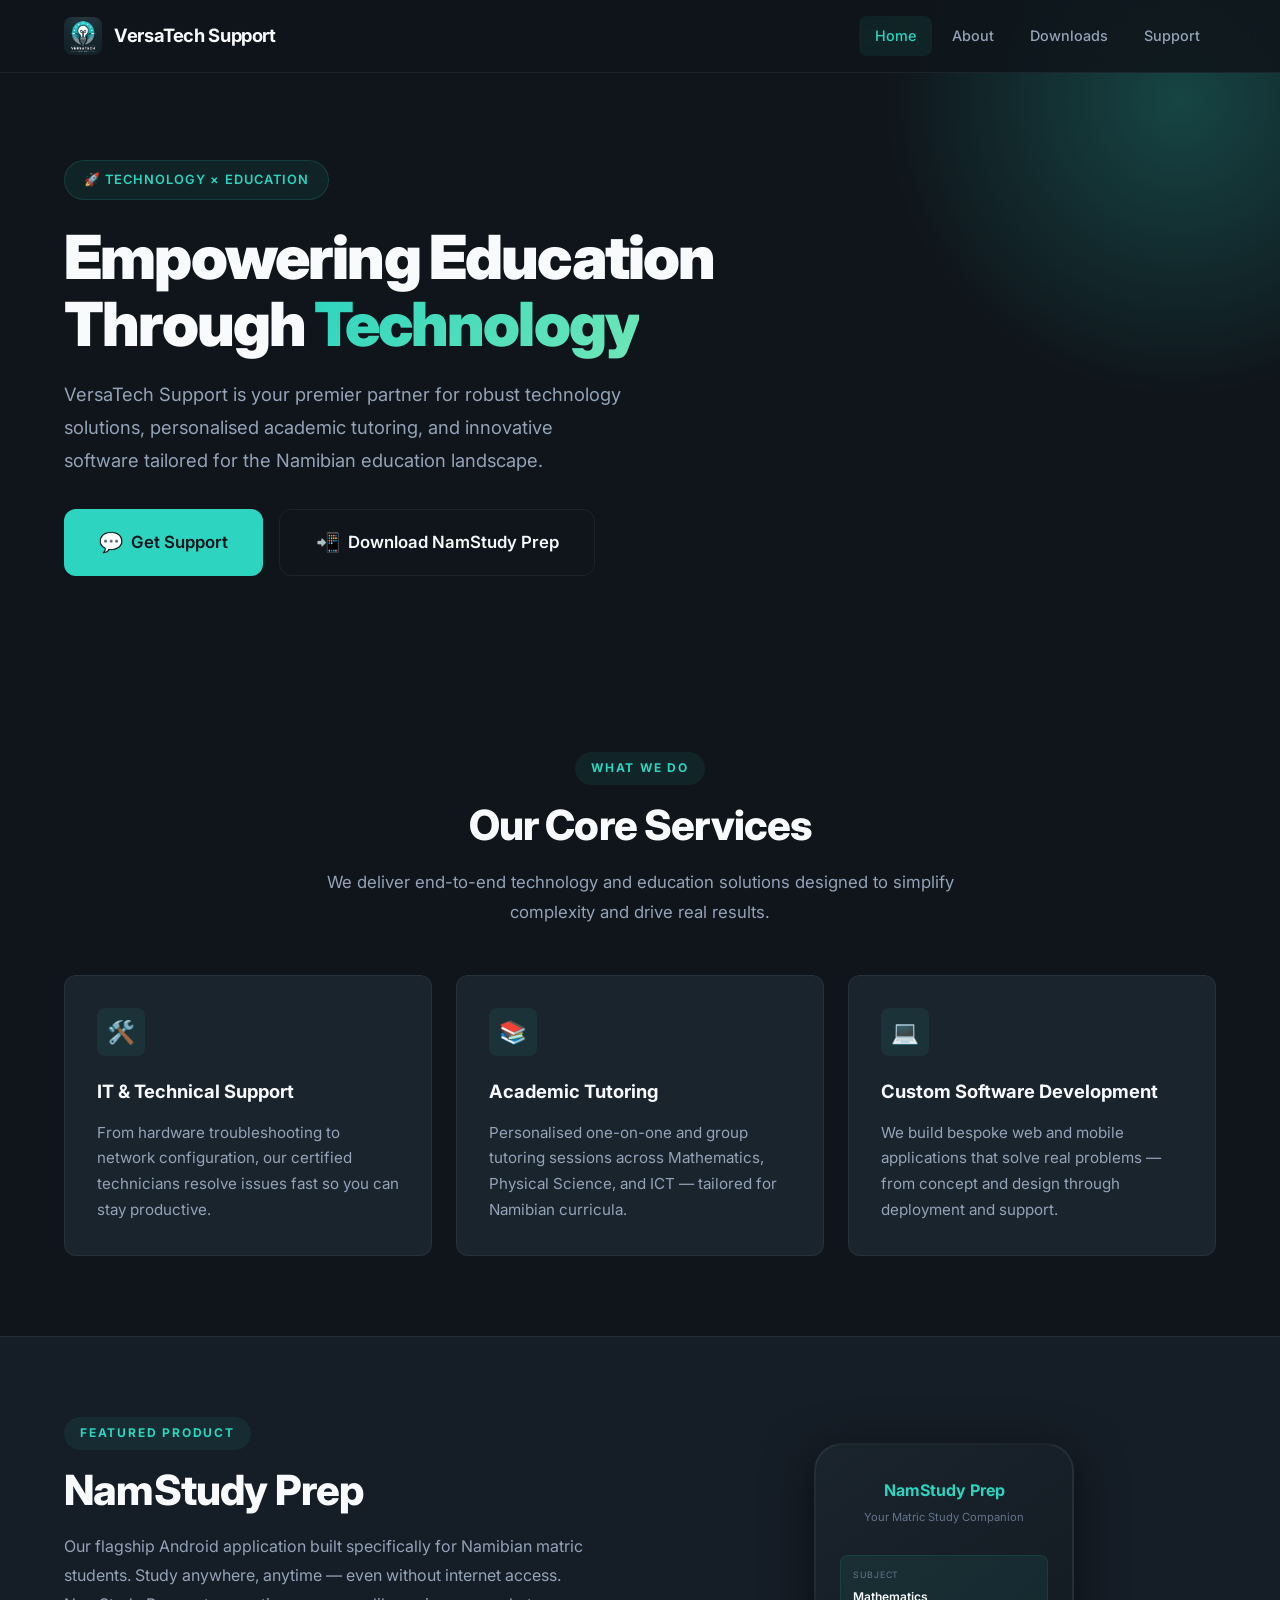
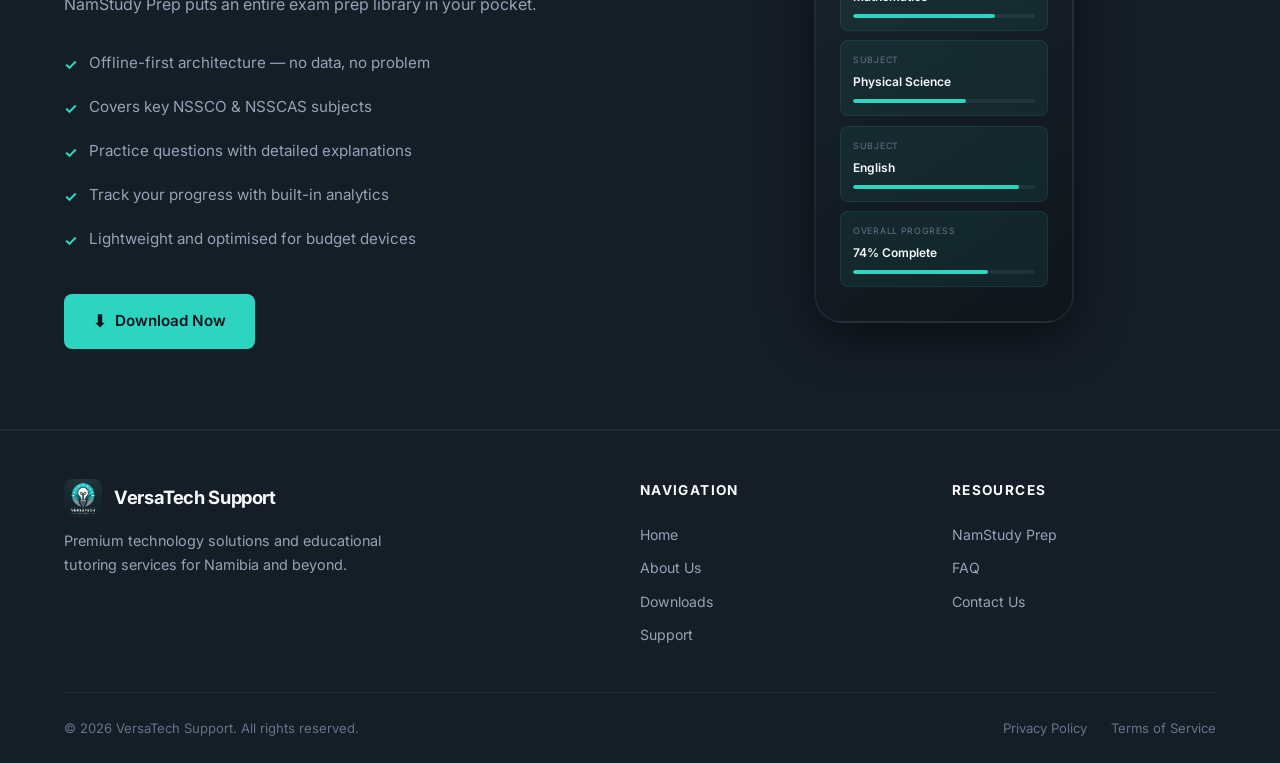
==== index.html @ 76643cb1 "feat: initialize VersaTech Support website with support, about, downloads, and main landing pages" ====
<!DOCTYPE html>
<html lang="en">
<head>
  <meta charset="UTF-8">
  <meta name="viewport" content="width=device-width, initial-scale=1.0">
  <meta name="description" content="VersaTech Support — Premium technology solutions and academic tutoring services. Home of NamStudy Prep, the offline-first study app for Namibian matrics.">
  <meta name="keywords" content="VersaTech Support, tech support, academic tutoring, NamStudy Prep, Namibia, software development">
  <title>VersaTech Support — Empowering Education Through Technology</title>
  <link rel="stylesheet" href="css/styles.css">
  <link rel="icon" type="image/jpeg" href="VersaTech.jpeg">
</head>
<body>

  <!-- ======== Navigation ======== -->
  <nav class="navbar" id="navbar">
    <div class="container">
      <a href="index.html" class="nav-brand">
        <img src="VersaTech.jpeg" alt="VersaTech Support Logo">
        <span>VersaTech Support</span>
      </a>
      <div class="nav-links" id="navLinks">
        <a href="index.html" class="active">Home</a>
        <a href="about.html">About</a>
        <a href="downloads.html">Downloads</a>
        <a href="support.html">Support</a>
      </div>
      <button class="hamburger" id="hamburger" aria-label="Toggle navigation menu">
        <span></span>
        <span></span>
        <span></span>
      </button>
    </div>
    <div class="nav-overlay" id="navOverlay"></div>
  </nav>

  <!-- ======== Hero ======== -->
  <section class="hero" id="hero">
    <div class="container">
      <div class="hero-content">
        <div class="hero-label">🚀 Technology × Education</div>
        <h1>Empowering Education <br>Through <span class="highlight">Technology</span></h1>
        <p>VersaTech Support is your premier partner for robust technology solutions, personalised academic tutoring, and innovative software tailored for the Namibian education landscape.</p>
        <div class="hero-actions">
          <a href="support.html" class="btn btn-primary btn-lg">
            <span class="btn-icon">💬</span> Get Support
          </a>
          <a href="downloads.html" class="btn btn-secondary btn-lg">
            <span class="btn-icon">📲</span> Download NamStudy Prep
          </a>
        </div>
      </div>
    </div>
  </section>

  <!-- ======== Services Overview ======== -->
  <section class="section" id="services">
    <div class="container">
      <div class="text-center" style="margin-bottom: 3rem;">
        <span class="section-label">What We Do</span>
        <h2 class="section-title">Our Core Services</h2>
        <p class="section-subtitle mx-auto">We deliver end-to-end technology and education solutions designed to simplify complexity and drive real results.</p>
      </div>
      <div class="cards-grid">
        <!-- Service 1 -->
        <div class="card reveal">
          <div class="card-icon">🛠️</div>
          <h3>IT &amp; Technical Support</h3>
          <p>From hardware troubleshooting to network configuration, our certified technicians resolve issues fast so you can stay productive.</p>
        </div>
        <!-- Service 2 -->
        <div class="card reveal">
          <div class="card-icon">📚</div>
          <h3>Academic Tutoring</h3>
          <p>Personalised one-on-one and group tutoring sessions across Mathematics, Physical Science, and ICT — tailored for Namibian curricula.</p>
        </div>
        <!-- Service 3 -->
        <div class="card reveal">
          <div class="card-icon">💻</div>
          <h3>Custom Software Development</h3>
          <p>We build bespoke web and mobile applications that solve real problems — from concept and design through deployment and support.</p>
        </div>
      </div>
    </div>
  </section>

  <!-- ======== Featured Product ======== -->
  <section class="section featured" id="featured">
    <div class="container">
      <div class="featured-wrapper">
        <div class="featured-content reveal">
          <span class="section-label">Featured Product</span>
          <h2 class="section-title">NamStudy Prep</h2>
          <p>Our flagship Android application built specifically for Namibian matric students. Study anywhere, anytime — even without internet access. NamStudy Prep puts an entire exam prep library in your pocket.</p>
          <ul class="feature-list">
            <li>Offline-first architecture — no data, no problem</li>
            <li>Covers key NSSCO &amp; NSSCAS subjects</li>
            <li>Practice questions with detailed explanations</li>
            <li>Track your progress with built-in analytics</li>
            <li>Lightweight and optimised for budget devices</li>
          </ul>
          <a href="downloads.html" class="btn btn-primary">
            <span class="btn-icon">⬇️</span> Download Now
          </a>
        </div>
        <div class="featured-visual reveal">
          <div class="app-preview">
            <div class="app-preview-header">
              <div class="app-name">NamStudy Prep</div>
              <div class="app-tagline">Your Matric Study Companion</div>
            </div>
            <div class="app-preview-content">
              <div class="app-preview-card">
                <div class="label">Subject</div>
                <div class="value">Mathematics</div>
                <div class="app-preview-bar"><div class="fill" style="width: 78%"></div></div>
              </div>
              <div class="app-preview-card">
                <div class="label">Subject</div>
                <div class="value">Physical Science</div>
                <div class="app-preview-bar"><div class="fill" style="width: 62%"></div></div>
              </div>
              <div class="app-preview-card">
                <div class="label">Subject</div>
                <div class="value">English</div>
                <div class="app-preview-bar"><div class="fill" style="width: 91%"></div></div>
              </div>
              <div class="app-preview-card">
                <div class="label">Overall Progress</div>
                <div class="value">74% Complete</div>
                <div class="app-preview-bar"><div class="fill" style="width: 74%"></div></div>
              </div>
            </div>
          </div>
        </div>
      </div>
    </div>
  </section>

  <!-- ======== Footer ======== -->
  <footer class="footer">
    <div class="container">
      <div class="footer-grid">
        <div class="footer-brand">
          <a href="index.html" class="nav-brand">
            <img src="VersaTech.jpeg" alt="VersaTech Support Logo">
            <span>VersaTech Support</span>
          </a>
          <p>Premium technology solutions and educational tutoring services for Namibia and beyond.</p>
        </div>
        <div class="footer-col">
          <h4>Navigation</h4>
          <a href="index.html">Home</a>
          <a href="about.html">About Us</a>
          <a href="downloads.html">Downloads</a>
          <a href="support.html">Support</a>
        </div>
        <div class="footer-col">
          <h4>Resources</h4>
          <a href="downloads.html">NamStudy Prep</a>
          <a href="support.html#faq">FAQ</a>
          <a href="support.html#contact">Contact Us</a>
        </div>
      </div>
      <div class="footer-bottom">
        <p>&copy; 2026 VersaTech Support. All rights reserved.</p>
        <div class="footer-legal">
          <a href="#">Privacy Policy</a>
          <a href="#">Terms of Service</a>
        </div>
      </div>
    </div>
  </footer>

  <script src="js/main.js"></script>
</body>
</html>
---- css/styles.css ----
/* ============================================
   VersaTech Support — Global Stylesheet
   ============================================ */

/* ---------- Google Fonts ---------- */
@import url('https://fonts.googleapis.com/css2?family=Inter:wght@300;400;500;600;700;800;900&display=swap');

/* ---------- CSS Custom Properties ---------- */
:root {
  /* Backgrounds */
  --bg-primary: #0F151B;
  --bg-secondary: #151D26;
  --bg-card: #1A242D;
  --bg-card-hover: #1F2C37;
  --bg-nav: rgba(15, 21, 27, 0.85);

  /* Accent */
  --accent: #2DD4BF;
  --accent-hover: #14B8A6;
  --accent-glow: rgba(45, 212, 191, 0.25);
  --accent-subtle: rgba(45, 212, 191, 0.08);

  /* Text */
  --text-primary: #F8FAFC;
  --text-secondary: #94A3B8;
  --text-muted: #64748B;

  /* Borders */
  --border: rgba(148, 163, 184, 0.1);
  --border-hover: rgba(45, 212, 191, 0.3);

  /* Misc */
  --radius-sm: 8px;
  --radius-md: 12px;
  --radius-lg: 20px;
  --radius-xl: 28px;
  --shadow: 0 4px 24px rgba(0, 0, 0, 0.35);
  --shadow-lg: 0 12px 48px rgba(0, 0, 0, 0.5);
  --transition: 0.3s cubic-bezier(0.4, 0, 0.2, 1);
  --max-width: 1200px;
}

/* ---------- Reset & Base ---------- */
*,
*::before,
*::after {
  margin: 0;
  padding: 0;
  box-sizing: border-box;
}

html {
  scroll-behavior: smooth;
  -webkit-font-smoothing: antialiased;
  -moz-osx-font-smoothing: grayscale;
}

body {
  font-family: 'Inter', system-ui, -apple-system, sans-serif;
  background-color: var(--bg-primary);
  color: var(--text-primary);
  line-height: 1.7;
  min-height: 100vh;
  display: flex;
  flex-direction: column;
  overflow-x: hidden;
}

a {
  color: var(--accent);
  text-decoration: none;
  transition: color var(--transition);
}

a:hover {
  color: var(--accent-hover);
}

img {
  max-width: 100%;
  display: block;
}

ul, ol {
  list-style: none;
}

/* ---------- Utility ---------- */
.container {
  width: 100%;
  max-width: var(--max-width);
  margin: 0 auto;
  padding: 0 1.5rem;
}

.section {
  padding: 5rem 0;
}

.section-label {
  display: inline-block;
  font-size: 0.75rem;
  font-weight: 700;
  letter-spacing: 0.15em;
  text-transform: uppercase;
  color: var(--accent);
  background: var(--accent-subtle);
  padding: 0.4rem 1rem;
  border-radius: 100px;
  margin-bottom: 1rem;
}

.section-title {
  font-size: clamp(1.8rem, 4vw, 2.6rem);
  font-weight: 800;
  line-height: 1.2;
  margin-bottom: 1rem;
  letter-spacing: -0.02em;
}

.section-subtitle {
  font-size: 1.05rem;
  color: var(--text-secondary);
  max-width: 640px;
  line-height: 1.8;
}

.text-center {
  text-align: center;
}

.mx-auto {
  margin-left: auto;
  margin-right: auto;
}

/* ---------- Buttons ---------- */
.btn {
  display: inline-flex;
  align-items: center;
  gap: 0.5rem;
  padding: 0.8rem 1.8rem;
  font-family: inherit;
  font-size: 0.95rem;
  font-weight: 600;
  border: none;
  border-radius: var(--radius-sm);
  cursor: pointer;
  transition: all var(--transition);
  text-decoration: none;
  white-space: nowrap;
}

.btn-primary {
  background: var(--accent);
  color: var(--bg-primary);
  box-shadow: 0 0 0 0 var(--accent-glow);
}

.btn-primary:hover {
  background: var(--accent-hover);
  color: var(--bg-primary);
  transform: translateY(-2px);
  box-shadow: 0 8px 30px var(--accent-glow);
}

.btn-secondary {
  background: transparent;
  color: var(--text-primary);
  border: 1.5px solid var(--border);
}

.btn-secondary:hover {
  border-color: var(--accent);
  color: var(--accent);
  transform: translateY(-2px);
}

.btn-lg {
  padding: 1rem 2.2rem;
  font-size: 1.05rem;
  border-radius: var(--radius-md);
}

.btn-icon {
  font-size: 1.15em;
}

/* ---------- Navigation ---------- */
.navbar {
  position: fixed;
  top: 0;
  left: 0;
  right: 0;
  z-index: 1000;
  background: var(--bg-nav);
  backdrop-filter: blur(16px);
  -webkit-backdrop-filter: blur(16px);
  border-bottom: 1px solid var(--border);
  transition: box-shadow var(--transition);
}

.navbar.scrolled {
  box-shadow: 0 4px 30px rgba(0, 0, 0, 0.4);
}

.navbar .container {
  display: flex;
  align-items: center;
  justify-content: space-between;
  height: 72px;
}

.nav-brand {
  display: flex;
  align-items: center;
  gap: 0.75rem;
  text-decoration: none;
}

.nav-brand img {
  width: 38px;
  height: 38px;
  border-radius: var(--radius-sm);
  object-fit: cover;
}

.nav-brand span {
  font-size: 1.15rem;
  font-weight: 700;
  color: var(--text-primary);
  letter-spacing: -0.02em;
}

.nav-links {
  display: flex;
  align-items: center;
  gap: 0.25rem;
}

.nav-links a {
  color: var(--text-secondary);
  font-size: 0.9rem;
  font-weight: 500;
  padding: 0.5rem 1rem;
  border-radius: var(--radius-sm);
  transition: all var(--transition);
  position: relative;
}

.nav-links a:hover,
.nav-links a.active {
  color: var(--text-primary);
  background: var(--accent-subtle);
}

.nav-links a.active {
  color: var(--accent);
}

/* Hamburger */
.hamburger {
  display: none;
  flex-direction: column;
  gap: 5px;
  background: none;
  border: none;
  cursor: pointer;
  padding: 4px;
  z-index: 1010;
}

.hamburger span {
  display: block;
  width: 24px;
  height: 2px;
  background: var(--text-primary);
  border-radius: 2px;
  transition: all var(--transition);
}

.hamburger.open span:nth-child(1) {
  transform: translateY(7px) rotate(45deg);
}

.hamburger.open span:nth-child(2) {
  opacity: 0;
}

.hamburger.open span:nth-child(3) {
  transform: translateY(-7px) rotate(-45deg);
}

/* ---------- Hero Section ---------- */
.hero {
  padding: 10rem 0 6rem;
  position: relative;
  overflow: hidden;
}

.hero::before {
  content: '';
  position: absolute;
  top: -200px;
  right: -200px;
  width: 600px;
  height: 600px;
  background: radial-gradient(circle, var(--accent-glow) 0%, transparent 70%);
  pointer-events: none;
  animation: heroGlow 8s ease-in-out infinite alternate;
}

@keyframes heroGlow {
  0% { opacity: 0.4; transform: translate(0, 0); }
  100% { opacity: 0.7; transform: translate(-50px, 50px); }
}

.hero-content {
  position: relative;
  z-index: 1;
  max-width: 720px;
}

.hero-label {
  display: inline-flex;
  align-items: center;
  gap: 0.5rem;
  font-size: 0.8rem;
  font-weight: 600;
  letter-spacing: 0.08em;
  text-transform: uppercase;
  color: var(--accent);
  background: var(--accent-subtle);
  padding: 0.5rem 1.2rem;
  border-radius: 100px;
  border: 1px solid rgba(45, 212, 191, 0.15);
  margin-bottom: 1.5rem;
}

.hero h1 {
  font-size: clamp(2.4rem, 6vw, 3.8rem);
  font-weight: 900;
  line-height: 1.1;
  letter-spacing: -0.03em;
  margin-bottom: 1.25rem;
}

.hero h1 .highlight {
  background: linear-gradient(135deg, var(--accent), #6EE7B7);
  -webkit-background-clip: text;
  -webkit-text-fill-color: transparent;
  background-clip: text;
}

.hero p {
  font-size: 1.15rem;
  color: var(--text-secondary);
  line-height: 1.8;
  margin-bottom: 2rem;
  max-width: 560px;
}

.hero-actions {
  display: flex;
  gap: 1rem;
  flex-wrap: wrap;
}

/* ---------- Cards Grid ---------- */
.cards-grid {
  display: grid;
  grid-template-columns: repeat(auto-fit, minmax(300px, 1fr));
  gap: 1.5rem;
}

.card {
  background: var(--bg-card);
  border: 1px solid var(--border);
  border-radius: var(--radius-md);
  padding: 2rem;
  transition: all var(--transition);
  position: relative;
  overflow: hidden;
}

.card::before {
  content: '';
  position: absolute;
  top: 0;
  left: 0;
  right: 0;
  height: 3px;
  background: linear-gradient(90deg, var(--accent), transparent);
  opacity: 0;
  transition: opacity var(--transition);
}

.card:hover {
  border-color: var(--border-hover);
  background: var(--bg-card-hover);
  transform: translateY(-4px);
  box-shadow: var(--shadow);
}

.card:hover::before {
  opacity: 1;
}

.card-icon {
  width: 48px;
  height: 48px;
  display: flex;
  align-items: center;
  justify-content: center;
  background: var(--accent-subtle);
  border-radius: var(--radius-sm);
  font-size: 1.4rem;
  margin-bottom: 1.25rem;
  color: var(--accent);
}

.card h3 {
  font-size: 1.15rem;
  font-weight: 700;
  margin-bottom: 0.75rem;
}

.card p {
  font-size: 0.95rem;
  color: var(--text-secondary);
  line-height: 1.7;
}

/* ---------- Featured Product ---------- */
.featured {
  background: var(--bg-secondary);
  border-top: 1px solid var(--border);
  border-bottom: 1px solid var(--border);
}

.featured-wrapper {
  display: grid;
  grid-template-columns: 1fr 1fr;
  gap: 4rem;
  align-items: center;
}

.featured-content .section-title {
  margin-bottom: 1rem;
}

.featured-content p {
  color: var(--text-secondary);
  margin-bottom: 1.5rem;
  line-height: 1.8;
}

.feature-list {
  margin-bottom: 2rem;
}

.feature-list li {
  display: flex;
  align-items: flex-start;
  gap: 0.75rem;
  padding: 0.5rem 0;
  color: var(--text-secondary);
  font-size: 0.95rem;
}

.feature-list li::before {
  content: '✓';
  color: var(--accent);
  font-weight: 700;
  flex-shrink: 0;
  margin-top: 2px;
}

.featured-visual {
  display: flex;
  justify-content: center;
  align-items: center;
}

.app-preview {
  width: 260px;
  height: 480px;
  background: linear-gradient(145deg, var(--bg-card), var(--bg-primary));
  border-radius: var(--radius-xl);
  border: 2px solid var(--border);
  position: relative;
  overflow: hidden;
  box-shadow: var(--shadow-lg);
}

.app-preview-header {
  padding: 2rem 1.5rem 1rem;
  text-align: center;
}

.app-preview-header .app-name {
  font-size: 1rem;
  font-weight: 700;
  color: var(--accent);
  margin-bottom: 0.25rem;
}

.app-preview-header .app-tagline {
  font-size: 0.7rem;
  color: var(--text-muted);
}

.app-preview-content {
  padding: 0.75rem 1.5rem;
}

.app-preview-card {
  background: var(--accent-subtle);
  border: 1px solid rgba(45, 212, 191, 0.1);
  border-radius: var(--radius-sm);
  padding: 0.75rem;
  margin-bottom: 0.6rem;
}

.app-preview-card .label {
  font-size: 0.55rem;
  color: var(--text-muted);
  text-transform: uppercase;
  letter-spacing: 0.08em;
  margin-bottom: 0.25rem;
}

.app-preview-card .value {
  font-size: 0.75rem;
  font-weight: 600;
  color: var(--text-primary);
}

.app-preview-bar {
  height: 4px;
  border-radius: 4px;
  background: var(--border);
  margin-top: 0.4rem;
  overflow: hidden;
}

.app-preview-bar .fill {
  height: 100%;
  border-radius: 4px;
  background: var(--accent);
}

/* ---------- Page Header (inner pages) ---------- */
.page-header {
  padding: 9rem 0 3.5rem;
  text-align: center;
  position: relative;
  overflow: hidden;
}

.page-header::before {
  content: '';
  position: absolute;
  top: -100px;
  left: 50%;
  transform: translateX(-50%);
  width: 500px;
  height: 500px;
  background: radial-gradient(circle, var(--accent-glow) 0%, transparent 70%);
  opacity: 0.4;
  pointer-events: none;
}

.page-header h1 {
  font-size: clamp(2rem, 5vw, 3rem);
  font-weight: 900;
  letter-spacing: -0.03em;
  margin-bottom: 0.75rem;
  position: relative;
}

.page-header p {
  color: var(--text-secondary);
  font-size: 1.1rem;
  max-width: 580px;
  margin: 0 auto;
  position: relative;
}

/* ---------- About: Mission ---------- */
.mission-block {
  background: var(--bg-card);
  border: 1px solid var(--border);
  border-radius: var(--radius-lg);
  padding: 3rem;
  position: relative;
  overflow: hidden;
}

.mission-block::after {
  content: '';
  position: absolute;
  top: 0;
  left: 0;
  right: 0;
  height: 3px;
  background: linear-gradient(90deg, var(--accent), #6EE7B7, transparent);
}

.mission-block h2 {
  font-size: 1.5rem;
  font-weight: 700;
  margin-bottom: 1rem;
}

.mission-block p {
  color: var(--text-secondary);
  font-size: 1.05rem;
  line-height: 1.9;
}

/* ---------- About: Why Choose Us ---------- */
.why-grid {
  display: grid;
  grid-template-columns: repeat(auto-fit, minmax(280px, 1fr));
  gap: 1.5rem;
}

.why-card {
  background: var(--bg-card);
  border: 1px solid var(--border);
  border-radius: var(--radius-md);
  padding: 2rem;
  transition: all var(--transition);
}

.why-card:hover {
  border-color: var(--border-hover);
  transform: translateY(-3px);
  box-shadow: var(--shadow);
}

.why-card .why-icon {
  font-size: 2rem;
  margin-bottom: 1rem;
}

.why-card h3 {
  font-size: 1.1rem;
  font-weight: 700;
  margin-bottom: 0.75rem;
}

.why-card p {
  color: var(--text-secondary);
  font-size: 0.92rem;
  line-height: 1.7;
}

/* ---------- Downloads: Release Card ---------- */
.release-card {
  background: var(--bg-card);
  border: 1px solid var(--border);
  border-radius: var(--radius-lg);
  padding: 2.5rem;
  position: relative;
  overflow: hidden;
}

.release-card::after {
  content: '';
  position: absolute;
  top: 0;
  left: 0;
  right: 0;
  height: 3px;
  background: linear-gradient(90deg, var(--accent), #6EE7B7);
}

.release-header {
  display: flex;
  align-items: flex-start;
  justify-content: space-between;
  flex-wrap: wrap;
  gap: 1.5rem;
  margin-bottom: 2rem;
}

.release-info h2 {
  font-size: 1.6rem;
  font-weight: 800;
  margin-bottom: 0.3rem;
}

.release-info .release-meta {
  display: flex;
  gap: 1.25rem;
  flex-wrap: wrap;
  font-size: 0.85rem;
  color: var(--text-muted);
}

.release-meta span {
  display: inline-flex;
  align-items: center;
  gap: 0.35rem;
}

.release-badge {
  display: inline-block;
  background: var(--accent);
  color: var(--bg-primary);
  font-size: 0.72rem;
  font-weight: 700;
  text-transform: uppercase;
  letter-spacing: 0.08em;
  padding: 0.3rem 0.8rem;
  border-radius: 100px;
}

.whats-new h3 {
  font-size: 1rem;
  font-weight: 700;
  margin-bottom: 0.75rem;
  color: var(--text-primary);
}

.whats-new ul {
  list-style: disc;
  padding-left: 1.25rem;
}

.whats-new li {
  color: var(--text-secondary);
  font-size: 0.92rem;
  padding: 0.25rem 0;
}

/* ---------- Install Guide ---------- */
.install-steps {
  display: grid;
  grid-template-columns: repeat(auto-fit, minmax(240px, 1fr));
  gap: 1.5rem;
}

.install-step {
  text-align: center;
  padding: 2rem 1.5rem;
  background: var(--bg-card);
  border: 1px solid var(--border);
  border-radius: var(--radius-md);
  transition: all var(--transition);
}

.install-step:hover {
  border-color: var(--border-hover);
  transform: translateY(-3px);
}

.step-number {
  width: 44px;
  height: 44px;
  display: flex;
  align-items: center;
  justify-content: center;
  background: var(--accent);
  color: var(--bg-primary);
  font-size: 1.1rem;
  font-weight: 800;
  border-radius: 50%;
  margin: 0 auto 1rem;
}

.install-step h3 {
  font-size: 1.05rem;
  font-weight: 700;
  margin-bottom: 0.5rem;
}

.install-step p {
  font-size: 0.88rem;
  color: var(--text-secondary);
  line-height: 1.6;
}

/* ---------- Previous Versions Table ---------- */
.versions-table {
  width: 100%;
  border-collapse: collapse;
  font-size: 0.92rem;
}

.versions-table th {
  text-align: left;
  font-weight: 600;
  color: var(--text-muted);
  font-size: 0.78rem;
  text-transform: uppercase;
  letter-spacing: 0.08em;
  padding: 0.75rem 1rem;
  border-bottom: 1px solid var(--border);
}

.versions-table td {
  padding: 0.85rem 1rem;
  border-bottom: 1px solid var(--border);
  color: var(--text-secondary);
}

.versions-table tr:hover td {
  background: var(--accent-subtle);
}

.versions-table .btn {
  padding: 0.35rem 1rem;
  font-size: 0.8rem;
}

/* ---------- Support: Contact Form ---------- */
.contact-grid {
  display: grid;
  grid-template-columns: 1.4fr 1fr;
  gap: 2.5rem;
}

.form-card {
  background: var(--bg-card);
  border: 1px solid var(--border);
  border-radius: var(--radius-lg);
  padding: 2.5rem;
}

.form-group {
  margin-bottom: 1.25rem;
}

.form-group label {
  display: block;
  font-size: 0.85rem;
  font-weight: 600;
  color: var(--text-secondary);
  margin-bottom: 0.4rem;
}

.form-group input,
.form-group select,
.form-group textarea {
  width: 100%;
  padding: 0.75rem 1rem;
  background: var(--bg-primary);
  border: 1px solid var(--border);
  border-radius: var(--radius-sm);
  color: var(--text-primary);
  font-family: inherit;
  font-size: 0.95rem;
  transition: border-color var(--transition), box-shadow var(--transition);
}

.form-group input:focus,
.form-group select:focus,
.form-group textarea:focus {
  outline: none;
  border-color: var(--accent);
  box-shadow: 0 0 0 3px var(--accent-glow);
}

.form-group textarea {
  min-height: 140px;
  resize: vertical;
}

/* ---------- Support: Contact Info Sidebar ---------- */
.contact-info-card {
  background: var(--bg-card);
  border: 1px solid var(--border);
  border-radius: var(--radius-lg);
  padding: 2.5rem;
  height: fit-content;
}

.contact-info-card h3 {
  font-size: 1.1rem;
  font-weight: 700;
  margin-bottom: 1.5rem;
}

.contact-item {
  display: flex;
  align-items: flex-start;
  gap: 0.75rem;
  padding: 0.75rem 0;
  border-bottom: 1px solid var(--border);
}

.contact-item:last-child {
  border-bottom: none;
}

.contact-item-icon {
  flex-shrink: 0;
  width: 36px;
  height: 36px;
  display: flex;
  align-items: center;
  justify-content: center;
  background: var(--accent-subtle);
  border-radius: var(--radius-sm);
  color: var(--accent);
  font-size: 1rem;
}

.contact-item-text .label {
  font-size: 0.78rem;
  font-weight: 600;
  color: var(--text-muted);
  text-transform: uppercase;
  letter-spacing: 0.06em;
}

.contact-item-text .value {
  font-size: 0.92rem;
  color: var(--text-secondary);
  margin-top: 0.1rem;
}

/* ---------- FAQ Accordion ---------- */
.faq-list {
  max-width: 800px;
}

.faq-item {
  border: 1px solid var(--border);
  border-radius: var(--radius-md);
  margin-bottom: 0.75rem;
  overflow: hidden;
  transition: border-color var(--transition);
}

.faq-item:hover {
  border-color: var(--border-hover);
}

.faq-question {
  display: flex;
  align-items: center;
  justify-content: space-between;
  width: 100%;
  background: var(--bg-card);
  border: none;
  padding: 1.25rem 1.5rem;
  font-family: inherit;
  font-size: 0.98rem;
  font-weight: 600;
  color: var(--text-primary);
  cursor: pointer;
  text-align: left;
  transition: background var(--transition);
}

.faq-question:hover {
  background: var(--bg-card-hover);
}

.faq-chevron {
  flex-shrink: 0;
  width: 20px;
  height: 20px;
  transition: transform var(--transition);
  color: var(--text-muted);
}

.faq-item.open .faq-chevron {
  transform: rotate(180deg);
  color: var(--accent);
}

.faq-answer {
  max-height: 0;
  overflow: hidden;
  transition: max-height 0.4s ease, padding 0.3s ease;
}

.faq-item.open .faq-answer {
  max-height: 400px;
}

.faq-answer-inner {
  padding: 0 1.5rem 1.5rem;
  font-size: 0.92rem;
  color: var(--text-secondary);
  line-height: 1.8;
}

/* ---------- Footer ---------- */
.footer {
  margin-top: auto;
  background: var(--bg-secondary);
  border-top: 1px solid var(--border);
  padding: 3rem 0 1.5rem;
}

.footer-grid {
  display: grid;
  grid-template-columns: 2fr 1fr 1fr;
  gap: 3rem;
  margin-bottom: 2.5rem;
}

.footer-brand p {
  color: var(--text-secondary);
  font-size: 0.9rem;
  margin-top: 0.75rem;
  max-width: 320px;
  line-height: 1.7;
}

.footer-col h4 {
  font-size: 0.85rem;
  font-weight: 700;
  text-transform: uppercase;
  letter-spacing: 0.1em;
  color: var(--text-primary);
  margin-bottom: 1rem;
}

.footer-col a {
  display: block;
  color: var(--text-secondary);
  font-size: 0.88rem;
  padding: 0.3rem 0;
  transition: color var(--transition), padding-left var(--transition);
}

.footer-col a:hover {
  color: var(--accent);
  padding-left: 4px;
}

.footer-bottom {
  border-top: 1px solid var(--border);
  padding-top: 1.5rem;
  display: flex;
  align-items: center;
  justify-content: space-between;
  flex-wrap: wrap;
  gap: 1rem;
}

.footer-bottom p {
  font-size: 0.82rem;
  color: var(--text-muted);
}

.footer-legal {
  display: flex;
  gap: 1.5rem;
}

.footer-legal a {
  font-size: 0.82rem;
  color: var(--text-muted);
}

.footer-legal a:hover {
  color: var(--accent);
}

/* ---------- Animations ---------- */
@keyframes fadeInUp {
  from { opacity: 0; transform: translateY(30px); }
  to { opacity: 1; transform: translateY(0); }
}

.fade-in-up {
  animation: fadeInUp 0.7s ease forwards;
}

.fade-in-up.delay-1 { animation-delay: 0.1s; }
.fade-in-up.delay-2 { animation-delay: 0.2s; }
.fade-in-up.delay-3 { animation-delay: 0.3s; }
.fade-in-up.delay-4 { animation-delay: 0.4s; }

/* ---------- Responsive ---------- */
@media (max-width: 992px) {
  .featured-wrapper {
    grid-template-columns: 1fr;
    gap: 2.5rem;
  }

  .featured-visual {
    order: -1;
  }

  .contact-grid {
    grid-template-columns: 1fr;
  }

  .footer-grid {
    grid-template-columns: 1fr 1fr;
  }
}

@media (max-width: 768px) {
  .hamburger {
    display: flex;
  }

  .nav-links {
    position: fixed;
    top: 0;
    right: -100%;
    width: 280px;
    height: 100vh;
    background: var(--bg-secondary);
    flex-direction: column;
    align-items: flex-start;
    padding: 5rem 2rem 2rem;
    gap: 0.25rem;
    border-left: 1px solid var(--border);
    transition: right var(--transition);
  }

  .nav-links.open {
    right: 0;
  }

  .nav-links a {
    font-size: 1rem;
    padding: 0.75rem 1rem;
    width: 100%;
  }

  .hero {
    padding: 8rem 0 4rem;
  }

  .hero h1 {
    font-size: clamp(2rem, 8vw, 2.8rem);
  }

  .hero-actions {
    flex-direction: column;
  }

  .hero-actions .btn {
    justify-content: center;
  }

  .section {
    padding: 3.5rem 0;
  }

  .cards-grid {
    grid-template-columns: 1fr;
  }

  .install-steps {
    grid-template-columns: 1fr;
  }

  .release-header {
    flex-direction: column;
  }

  .footer-grid {
    grid-template-columns: 1fr;
    gap: 2rem;
  }

  .footer-bottom {
    flex-direction: column;
    text-align: center;
  }

  .versions-table {
    font-size: 0.82rem;
  }

  .versions-table th,
  .versions-table td {
    padding: 0.65rem 0.6rem;
  }
}

/* Mobile overlay */
.nav-overlay {
  display: none;
  position: fixed;
  inset: 0;
  background: rgba(0, 0, 0, 0.5);
  z-index: 998;
}

.nav-overlay.active {
  display: block;
}
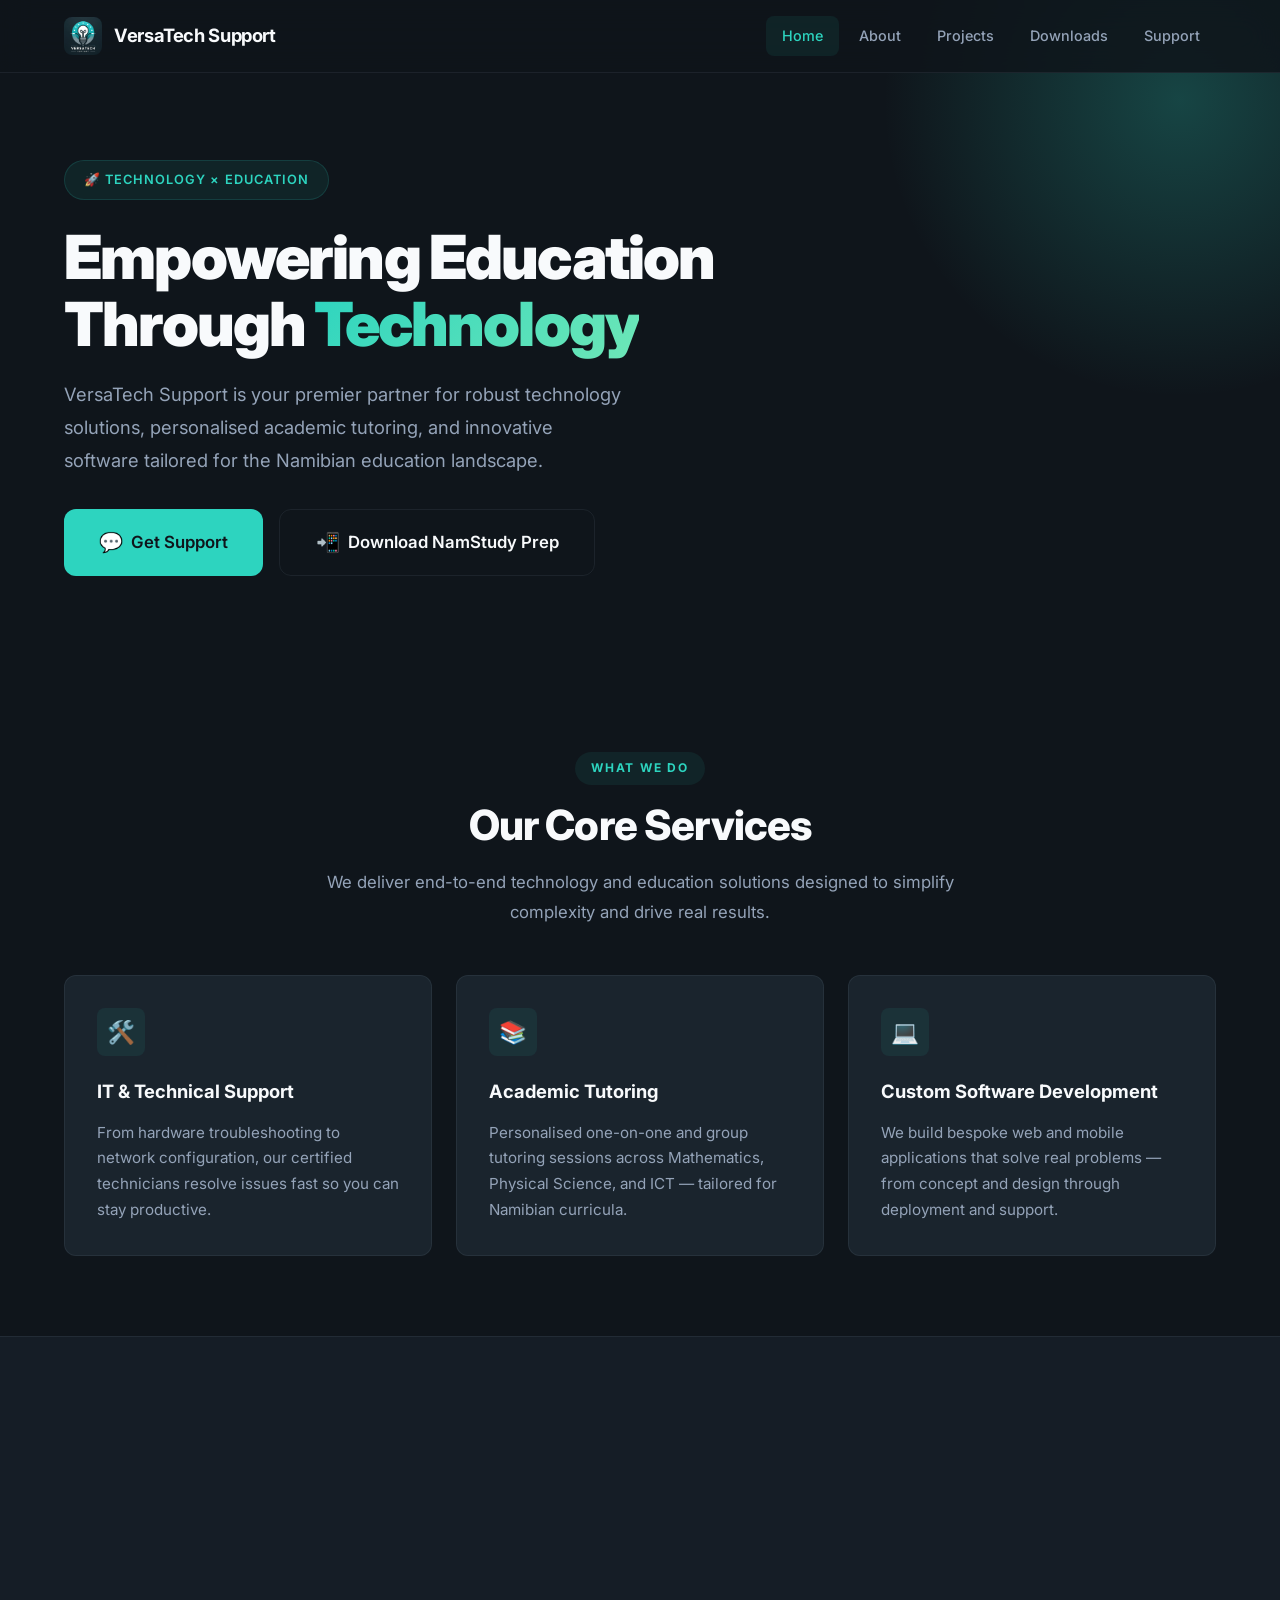
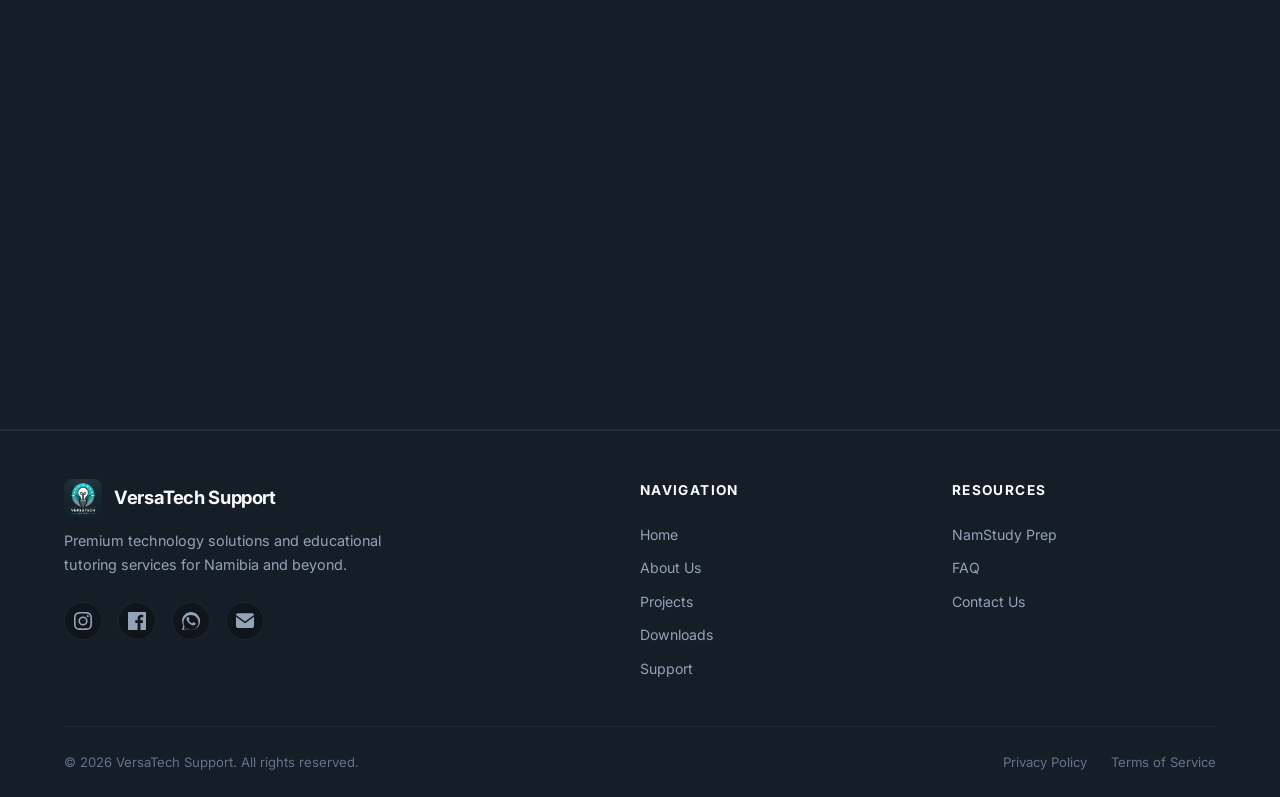
==== commit 176d1779: "feat: add projects page, founder bio to about page, and footer social links with a centralized style" ====
--- a/index.html
+++ b/index.html
@@ -21,6 +21,7 @@
       <div class="nav-links" id="navLinks">
         <a href="index.html" class="active">Home</a>
         <a href="about.html">About</a>
+        <a href="projects.html">Projects</a>
         <a href="downloads.html">Downloads</a>
         <a href="support.html">Support</a>
       </div>
@@ -146,11 +147,31 @@
             <span>VersaTech Support</span>
           </a>
           <p>Premium technology solutions and educational tutoring services for Namibia and beyond.</p>
+          
+          <div class="footer-socials">
+            <!-- Instagram -->
+            <a href="https://www.instagram.com/versatechsupport/" target="_blank" rel="noopener noreferrer" class="social-link" aria-label="Instagram">
+              <svg viewBox="0 0 24 24"><path d="M12 2.163c3.204 0 3.584.012 4.85.07 3.252.148 4.771 1.691 4.919 4.919.058 1.265.069 1.645.069 4.849 0 3.205-.012 3.584-.069 4.849-.149 3.225-1.664 4.771-4.919 4.919-1.266.058-1.644.07-4.85.07-3.204 0-3.584-.012-4.849-.07-3.26-.149-4.771-1.699-4.919-4.92-.058-1.265-.07-1.644-.07-4.849 0-3.204.013-3.583.07-4.849.149-3.227 1.664-4.771 4.919-4.919 1.266-.057 1.645-.069 4.849-.069zM12 0C8.741 0 8.333.014 7.053.072 2.695.272.273 2.69.073 7.052.014 8.333 0 8.741 0 12c0 3.259.014 3.668.072 4.948.2 4.358 2.618 6.78 6.98 6.98C8.333 23.986 8.741 24 12 24c3.259 0 3.668-.014 4.948-.072 4.354-.2 6.782-2.618 6.979-6.98.059-1.28.073-1.689.073-4.948 0-3.259-.014-3.667-.072-4.947-.196-4.354-2.617-6.78-6.979-6.98C15.668.014 15.259 0 12 0zm0 5.838a6.162 6.162 0 100 12.324 6.162 6.162 0 000-12.324zM12 16a4 4 0 110-8 4 4 0 010 8zm6.406-11.845a1.44 1.44 0 100 2.881 1.44 1.44 0 000-2.881z"/></svg>
+            </a>
+            <!-- Facebook -->
+            <a href="https://www.facebook.com/profile.php?id=61586582443155" target="_blank" rel="noopener noreferrer" class="social-link" aria-label="Facebook">
+              <svg viewBox="0 0 24 24"><path d="M22.675 0H1.325C.593 0 0 .593 0 1.325v21.351C0 23.407.593 24 1.325 24H12.82v-9.294H9.692v-3.622h3.128V8.413c0-3.1 1.893-4.788 4.659-4.788 1.325 0 2.463.099 2.795.143v3.24l-1.918.001c-1.504 0-1.795.715-1.795 1.763v2.313h3.587l-.467 3.622h-3.12V24h6.116c.73 0 1.323-.593 1.323-1.325V1.325C24 .593 23.407 0 22.675 0z"/></svg>
+            </a>
+            <!-- WhatsApp -->
+            <a href="https://wa.me/264816113313" target="_blank" rel="noopener noreferrer" class="social-link" aria-label="WhatsApp">
+              <svg viewBox="0 0 24 24"><path d="M11.996 23.99c-2.008 0-3.957-.506-5.696-1.464L.015 24.167l1.674-6.136a11.966 11.966 0 01-1.603-5.992c0-6.621 5.385-12.006 12.006-12.006 3.208 0 6.223 1.25 8.491 3.518s3.519 5.283 3.519 8.49c-.001 6.621-5.388 12.007-12.01 12.007c.002.001.002.001 0 0h.001zM4.148 20.25a9.98 9.98 0 007.848 3.738c5.516 0 10.007-4.492 10.007-10.008 0-2.673-1.04-5.185-2.93-7.075-1.891-1.891-4.404-2.931-7.078-2.931-5.517 0-10.007 4.493-10.007 10.008 0 1.831.488 3.619 1.413 5.195l-1.026 3.766 3.773-1.025v.002a.03.03 0 010 .001v-.001z"/><path d="M17.433 14.544c-.297-.149-1.758-.868-2.031-.967-.272-.099-.471-.149-.669.149-.198.297-.768.967-.941 1.165-.173.198-.347.223-.644.074-.297-.149-1.255-.462-2.39-1.475-.883-.788-1.48-1.761-1.653-2.059-.173-.298-.018-.458.13-.606.134-.133.297-.347.446-.521.149-.173.198-.298.297-.496.099-.198.05-.371-.025-.521-.074-.148-.669-1.611-.916-2.206-.242-.579-.487-.501-.669-.51l-.57-.01c-.198 0-.52.074-.793.371-.272.298-1.04 1.016-1.04 2.477s1.065 2.873 1.214 3.072c.149.198 2.096 3.199 5.077 4.487.71.306 1.264.489 1.694.626.712.226 1.36.194 1.872.118.571-.085 1.758-.718 2.006-1.413.248-.694.248-1.288.173-1.413-.074-.124-.272-.198-.569-.347z"/></svg>
+            </a>
+            <!-- Email -->
+            <a href="mailto:sversatech@gmail.com" class="social-link" aria-label="Email">
+              <svg viewBox="0 0 24 24"><path d="M12 12.713l11.985-8.71c-.096-1.262-1.15-2.261-2.435-2.261H2.45c-1.285 0-2.339.999-2.435 2.261L12 12.713zm0 2.432L.015 6.435C0 6.643 0 6.848 0 7.054v11.455c0 1.516 1.246 2.75 2.768 2.75h18.464c1.522 0 2.768-1.234 2.768-2.75V7.054c0-.206 0-.411-.015-.619L12 15.145z"/></svg>
+            </a>
+          </div>
         </div>
         <div class="footer-col">
           <h4>Navigation</h4>
           <a href="index.html">Home</a>
           <a href="about.html">About Us</a>
+          <a href="projects.html">Projects</a>
           <a href="downloads.html">Downloads</a>
           <a href="support.html">Support</a>
         </div>
--- a/css/styles.css
+++ b/css/styles.css
@@ -1194,3 +1194,148 @@
 .nav-overlay.active {
   display: block;
 }
+
+/* ---------- Projects Page ---------- */
+.projects-grid {
+  display: grid;
+  grid-template-columns: repeat(auto-fit, minmax(320px, 1fr));
+  gap: 2rem;
+}
+
+.project-card {
+  background: var(--bg-card);
+  border: 1px solid var(--border);
+  border-radius: var(--radius-lg);
+  overflow: hidden;
+  transition: all var(--transition);
+  display: flex;
+  flex-direction: column;
+}
+
+.project-card:hover {
+  border-color: var(--border-hover);
+  transform: translateY(-4px);
+  box-shadow: var(--shadow);
+}
+
+.project-img {
+  width: 100%;
+  height: 180px;
+  background: var(--bg-secondary);
+  display: flex;
+  align-items: center;
+  justify-content: center;
+  border-bottom: 1px solid var(--border);
+}
+
+.project-img-placeholder {
+  font-size: 2.5rem;
+  opacity: 0.5;
+}
+
+.project-content {
+  padding: 1.75rem;
+  display: flex;
+  flex-direction: column;
+  flex-grow: 1;
+}
+
+.project-header {
+  display: flex;
+  justify-content: space-between;
+  align-items: flex-start;
+  margin-bottom: 0.75rem;
+}
+
+.project-title {
+  font-size: 1.25rem;
+  font-weight: 700;
+  color: var(--text-primary);
+}
+
+.project-tag {
+  font-size: 0.7rem;
+  font-weight: 700;
+  text-transform: uppercase;
+  letter-spacing: 0.08em;
+  padding: 0.3rem 0.6rem;
+  border-radius: 100px;
+}
+
+.tag-live {
+  background: var(--accent-subtle);
+  color: var(--accent);
+  border: 1px solid rgba(45, 212, 191, 0.2);
+}
+
+.tag-dev {
+  background: rgba(148, 163, 184, 0.1);
+  color: var(--text-secondary);
+  border: 1px solid var(--border);
+}
+
+.project-desc {
+  font-size: 0.95rem;
+  color: var(--text-secondary);
+  line-height: 1.6;
+}
+
+/* ---------- Founder Profile ---------- */
+.founder-section {
+  display: flex;
+  flex-direction: column;
+  align-items: center;
+  text-align: center;
+  max-width: 800px;
+  margin: 0 auto;
+}
+
+.founder-avatar {
+  width: 160px;
+  height: 160px;
+  border-radius: 50%;
+  object-fit: cover;
+  border: 4px solid var(--bg-card);
+  box-shadow: 0 0 0 2px var(--accent), var(--shadow-lg);
+  margin-bottom: 1.5rem;
+}
+
+.founder-bio {
+  font-size: 1.1rem;
+  color: var(--text-secondary);
+  line-height: 1.8;
+  margin-bottom: 2rem;
+}
+
+/* ---------- Footer Socials ---------- */
+.footer-socials {
+  display: flex;
+  gap: 1rem;
+  margin-top: 1.5rem;
+}
+
+.social-link {
+  display: flex;
+  align-items: center;
+  justify-content: center;
+  width: 38px;
+  height: 38px;
+  border-radius: 50%;
+  background: var(--bg-primary);
+  border: 1px solid var(--border);
+  color: var(--text-secondary);
+  transition: all var(--transition);
+}
+
+.social-link svg {
+  width: 18px;
+  height: 18px;
+  fill: currentColor;
+}
+
+.social-link:hover {
+  background: var(--accent);
+  border-color: var(--accent);
+  color: var(--bg-primary);
+  transform: translateY(-3px);
+}
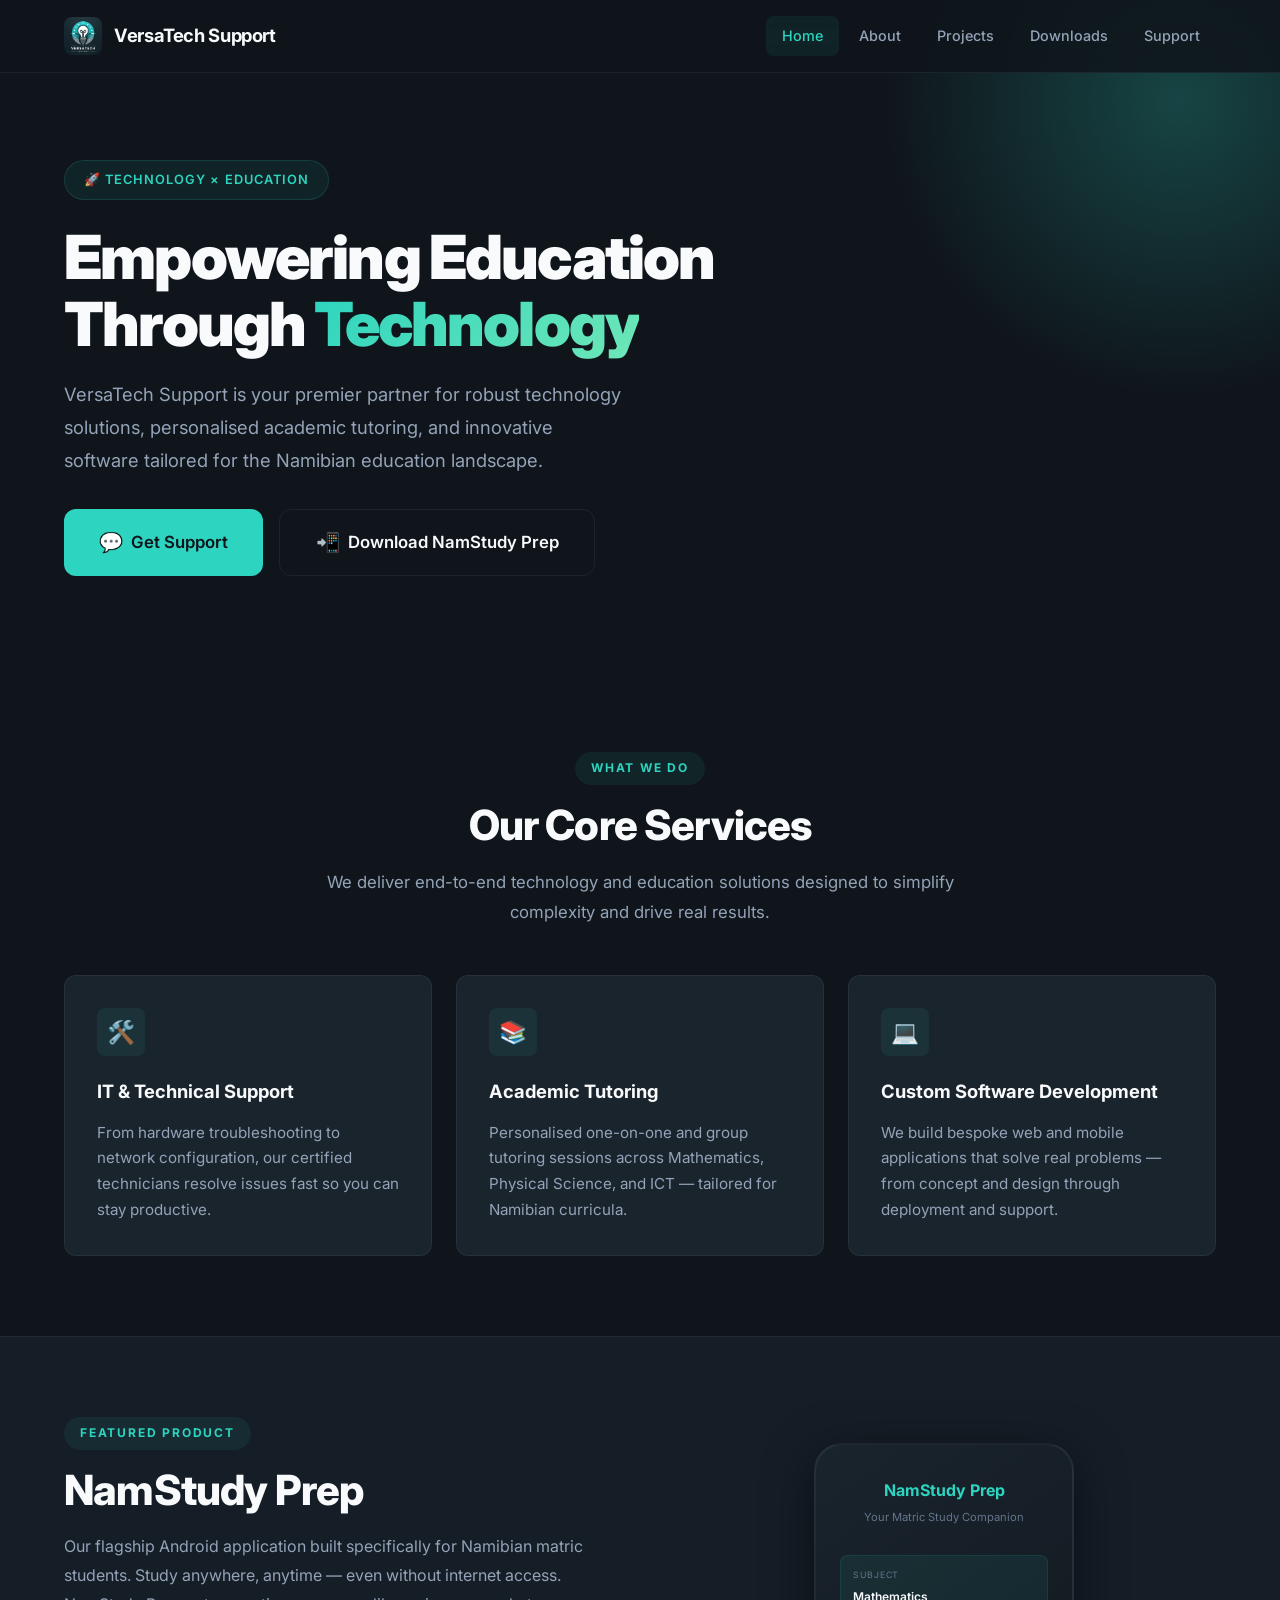
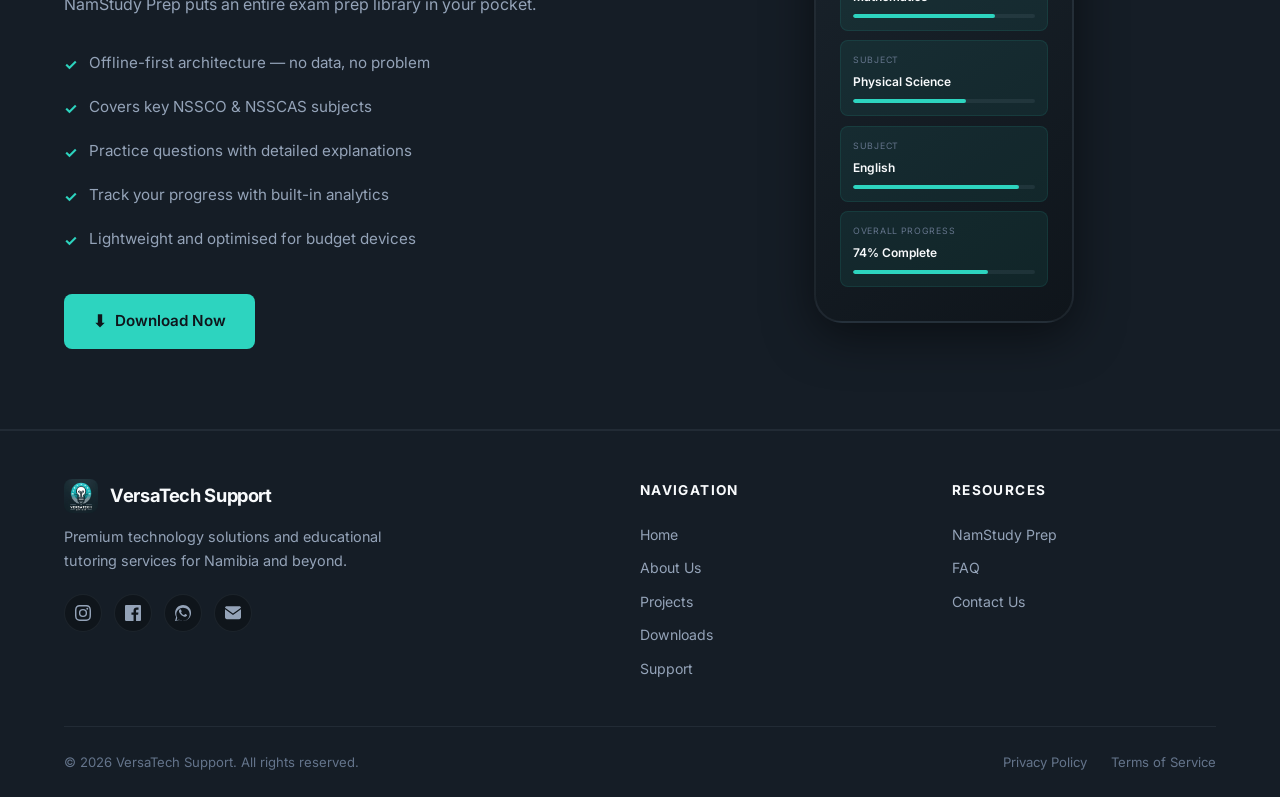
==== commit 10e72ba0: "chore: update social media icon dimensions and add base styles file" ====
--- a/index.html
+++ b/index.html
@@ -151,19 +151,19 @@
           <div class="footer-socials">
             <!-- Instagram -->
             <a href="https://www.instagram.com/versatechsupport/" target="_blank" rel="noopener noreferrer" class="social-link" aria-label="Instagram">
-              <svg viewBox="0 0 24 24"><path d="M12 2.163c3.204 0 3.584.012 4.85.07 3.252.148 4.771 1.691 4.919 4.919.058 1.265.069 1.645.069 4.849 0 3.205-.012 3.584-.069 4.849-.149 3.225-1.664 4.771-4.919 4.919-1.266.058-1.644.07-4.85.07-3.204 0-3.584-.012-4.849-.07-3.26-.149-4.771-1.699-4.919-4.92-.058-1.265-.07-1.644-.07-4.849 0-3.204.013-3.583.07-4.849.149-3.227 1.664-4.771 4.919-4.919 1.266-.057 1.645-.069 4.849-.069zM12 0C8.741 0 8.333.014 7.053.072 2.695.272.273 2.69.073 7.052.014 8.333 0 8.741 0 12c0 3.259.014 3.668.072 4.948.2 4.358 2.618 6.78 6.98 6.98C8.333 23.986 8.741 24 12 24c3.259 0 3.668-.014 4.948-.072 4.354-.2 6.782-2.618 6.979-6.98.059-1.28.073-1.689.073-4.948 0-3.259-.014-3.667-.072-4.947-.196-4.354-2.617-6.78-6.979-6.98C15.668.014 15.259 0 12 0zm0 5.838a6.162 6.162 0 100 12.324 6.162 6.162 0 000-12.324zM12 16a4 4 0 110-8 4 4 0 010 8zm6.406-11.845a1.44 1.44 0 100 2.881 1.44 1.44 0 000-2.881z"/></svg>
+              <svg width="16" height="16" viewBox="0 0 24 24"><path d="M12 2.163c3.204 0 3.584.012 4.85.07 3.252.148 4.771 1.691 4.919 4.919.058 1.265.069 1.645.069 4.849 0 3.205-.012 3.584-.069 4.849-.149 3.225-1.664 4.771-4.919 4.919-1.266.058-1.644.07-4.85.07-3.204 0-3.584-.012-4.849-.07-3.26-.149-4.771-1.699-4.919-4.92-.058-1.265-.07-1.644-.07-4.849 0-3.204.013-3.583.07-4.849.149-3.227 1.664-4.771 4.919-4.919 1.266-.057 1.645-.069 4.849-.069zM12 0C8.741 0 8.333.014 7.053.072 2.695.272.273 2.69.073 7.052.014 8.333 0 8.741 0 12c0 3.259.014 3.668.072 4.948.2 4.358 2.618 6.78 6.98 6.98C8.333 23.986 8.741 24 12 24c3.259 0 3.668-.014 4.948-.072 4.354-.2 6.782-2.618 6.979-6.98.059-1.28.073-1.689.073-4.948 0-3.259-.014-3.667-.072-4.947-.196-4.354-2.617-6.78-6.979-6.98C15.668.014 15.259 0 12 0zm0 5.838a6.162 6.162 0 100 12.324 6.162 6.162 0 000-12.324zM12 16a4 4 0 110-8 4 4 0 010 8zm6.406-11.845a1.44 1.44 0 100 2.881 1.44 1.44 0 000-2.881z"/></svg>
             </a>
             <!-- Facebook -->
             <a href="https://www.facebook.com/profile.php?id=61586582443155" target="_blank" rel="noopener noreferrer" class="social-link" aria-label="Facebook">
-              <svg viewBox="0 0 24 24"><path d="M22.675 0H1.325C.593 0 0 .593 0 1.325v21.351C0 23.407.593 24 1.325 24H12.82v-9.294H9.692v-3.622h3.128V8.413c0-3.1 1.893-4.788 4.659-4.788 1.325 0 2.463.099 2.795.143v3.24l-1.918.001c-1.504 0-1.795.715-1.795 1.763v2.313h3.587l-.467 3.622h-3.12V24h6.116c.73 0 1.323-.593 1.323-1.325V1.325C24 .593 23.407 0 22.675 0z"/></svg>
+              <svg width="16" height="16" viewBox="0 0 24 24"><path d="M22.675 0H1.325C.593 0 0 .593 0 1.325v21.351C0 23.407.593 24 1.325 24H12.82v-9.294H9.692v-3.622h3.128V8.413c0-3.1 1.893-4.788 4.659-4.788 1.325 0 2.463.099 2.795.143v3.24l-1.918.001c-1.504 0-1.795.715-1.795 1.763v2.313h3.587l-.467 3.622h-3.12V24h6.116c.73 0 1.323-.593 1.323-1.325V1.325C24 .593 23.407 0 22.675 0z"/></svg>
             </a>
             <!-- WhatsApp -->
             <a href="https://wa.me/264816113313" target="_blank" rel="noopener noreferrer" class="social-link" aria-label="WhatsApp">
-              <svg viewBox="0 0 24 24"><path d="M11.996 23.99c-2.008 0-3.957-.506-5.696-1.464L.015 24.167l1.674-6.136a11.966 11.966 0 01-1.603-5.992c0-6.621 5.385-12.006 12.006-12.006 3.208 0 6.223 1.25 8.491 3.518s3.519 5.283 3.519 8.49c-.001 6.621-5.388 12.007-12.01 12.007c.002.001.002.001 0 0h.001zM4.148 20.25a9.98 9.98 0 007.848 3.738c5.516 0 10.007-4.492 10.007-10.008 0-2.673-1.04-5.185-2.93-7.075-1.891-1.891-4.404-2.931-7.078-2.931-5.517 0-10.007 4.493-10.007 10.008 0 1.831.488 3.619 1.413 5.195l-1.026 3.766 3.773-1.025v.002a.03.03 0 010 .001v-.001z"/><path d="M17.433 14.544c-.297-.149-1.758-.868-2.031-.967-.272-.099-.471-.149-.669.149-.198.297-.768.967-.941 1.165-.173.198-.347.223-.644.074-.297-.149-1.255-.462-2.39-1.475-.883-.788-1.48-1.761-1.653-2.059-.173-.298-.018-.458.13-.606.134-.133.297-.347.446-.521.149-.173.198-.298.297-.496.099-.198.05-.371-.025-.521-.074-.148-.669-1.611-.916-2.206-.242-.579-.487-.501-.669-.51l-.57-.01c-.198 0-.52.074-.793.371-.272.298-1.04 1.016-1.04 2.477s1.065 2.873 1.214 3.072c.149.198 2.096 3.199 5.077 4.487.71.306 1.264.489 1.694.626.712.226 1.36.194 1.872.118.571-.085 1.758-.718 2.006-1.413.248-.694.248-1.288.173-1.413-.074-.124-.272-.198-.569-.347z"/></svg>
+              <svg width="16" height="16" viewBox="0 0 24 24"><path d="M11.996 23.99c-2.008 0-3.957-.506-5.696-1.464L.015 24.167l1.674-6.136a11.966 11.966 0 01-1.603-5.992c0-6.621 5.385-12.006 12.006-12.006 3.208 0 6.223 1.25 8.491 3.518s3.519 5.283 3.519 8.49c-.001 6.621-5.388 12.007-12.01 12.007c.002.001.002.001 0 0h.001zM4.148 20.25a9.98 9.98 0 007.848 3.738c5.516 0 10.007-4.492 10.007-10.008 0-2.673-1.04-5.185-2.93-7.075-1.891-1.891-4.404-2.931-7.078-2.931-5.517 0-10.007 4.493-10.007 10.008 0 1.831.488 3.619 1.413 5.195l-1.026 3.766 3.773-1.025v.002a.03.03 0 010 .001v-.001z"/><path d="M17.433 14.544c-.297-.149-1.758-.868-2.031-.967-.272-.099-.471-.149-.669.149-.198.297-.768.967-.941 1.165-.173.198-.347.223-.644.074-.297-.149-1.255-.462-2.39-1.475-.883-.788-1.48-1.761-1.653-2.059-.173-.298-.018-.458.13-.606.134-.133.297-.347.446-.521.149-.173.198-.298.297-.496.099-.198.05-.371-.025-.521-.074-.148-.669-1.611-.916-2.206-.242-.579-.487-.501-.669-.51l-.57-.01c-.198 0-.52.074-.793.371-.272.298-1.04 1.016-1.04 2.477s1.065 2.873 1.214 3.072c.149.198 2.096 3.199 5.077 4.487.71.306 1.264.489 1.694.626.712.226 1.36.194 1.872.118.571-.085 1.758-.718 2.006-1.413.248-.694.248-1.288.173-1.413-.074-.124-.272-.198-.569-.347z"/></svg>
             </a>
             <!-- Email -->
             <a href="mailto:sversatech@gmail.com" class="social-link" aria-label="Email">
-              <svg viewBox="0 0 24 24"><path d="M12 12.713l11.985-8.71c-.096-1.262-1.15-2.261-2.435-2.261H2.45c-1.285 0-2.339.999-2.435 2.261L12 12.713zm0 2.432L.015 6.435C0 6.643 0 6.848 0 7.054v11.455c0 1.516 1.246 2.75 2.768 2.75h18.464c1.522 0 2.768-1.234 2.768-2.75V7.054c0-.206 0-.411-.015-.619L12 15.145z"/></svg>
+              <svg width="16" height="16" viewBox="0 0 24 24"><path d="M12 12.713l11.985-8.71c-.096-1.262-1.15-2.261-2.435-2.261H2.45c-1.285 0-2.339.999-2.435 2.261L12 12.713zm0 2.432L.015 6.435C0 6.643 0 6.848 0 7.054v11.455c0 1.516 1.246 2.75 2.768 2.75h18.464c1.522 0 2.768-1.234 2.768-2.75V7.054c0-.206 0-.411-.015-.619L12 15.145z"/></svg>
             </a>
           </div>
         </div>
--- a/css/styles.css
+++ b/css/styles.css
@@ -78,6 +78,7 @@
 
 img {
   max-width: 100%;
+  height: auto;
   display: block;
 }
 
@@ -221,6 +222,7 @@
 .nav-brand img {
   width: 38px;
   height: 38px;
+  min-width: 38px;
   border-radius: var(--radius-sm);
   object-fit: cover;
 }
@@ -1004,6 +1006,12 @@
   grid-template-columns: 2fr 1fr 1fr;
   gap: 3rem;
   margin-bottom: 2.5rem;
+}
+
+.footer-brand .nav-brand img {
+  width: 34px;
+  height: 34px;
+  min-width: 34px;
 }
 
 .footer-brand p {
@@ -1291,8 +1299,10 @@
 }
 
 .founder-avatar {
-  width: 160px;
-  height: 160px;
+  width: 160px !important;
+  height: 160px !important;
+  max-width: 160px !important;
+  max-height: 160px !important;
   border-radius: 50%;
   object-fit: cover;
   border: 4px solid var(--bg-card);
@@ -1310,27 +1320,37 @@
 /* ---------- Footer Socials ---------- */
 .footer-socials {
   display: flex;
-  gap: 1rem;
-  margin-top: 1.5rem;
+  align-items: center;
+  gap: 0.75rem;
+  margin-top: 1.25rem;
+  flex-wrap: wrap;
 }
 
 .social-link {
-  display: flex;
+  display: inline-flex;
   align-items: center;
   justify-content: center;
-  width: 38px;
-  height: 38px;
+  width: 38px !important;
+  height: 38px !important;
+  min-width: 38px;
+  max-width: 38px;
   border-radius: 50%;
   background: var(--bg-primary);
   border: 1px solid var(--border);
   color: var(--text-secondary);
   transition: all var(--transition);
+  overflow: hidden;
+  flex-shrink: 0;
 }
 
 .social-link svg {
-  width: 18px;
-  height: 18px;
+  width: 16px !important;
+  height: 16px !important;
+  max-width: 16px;
+  max-height: 16px;
+  min-width: 16px;
   fill: currentColor;
+  flex-shrink: 0;
 }
 
 .social-link:hover {
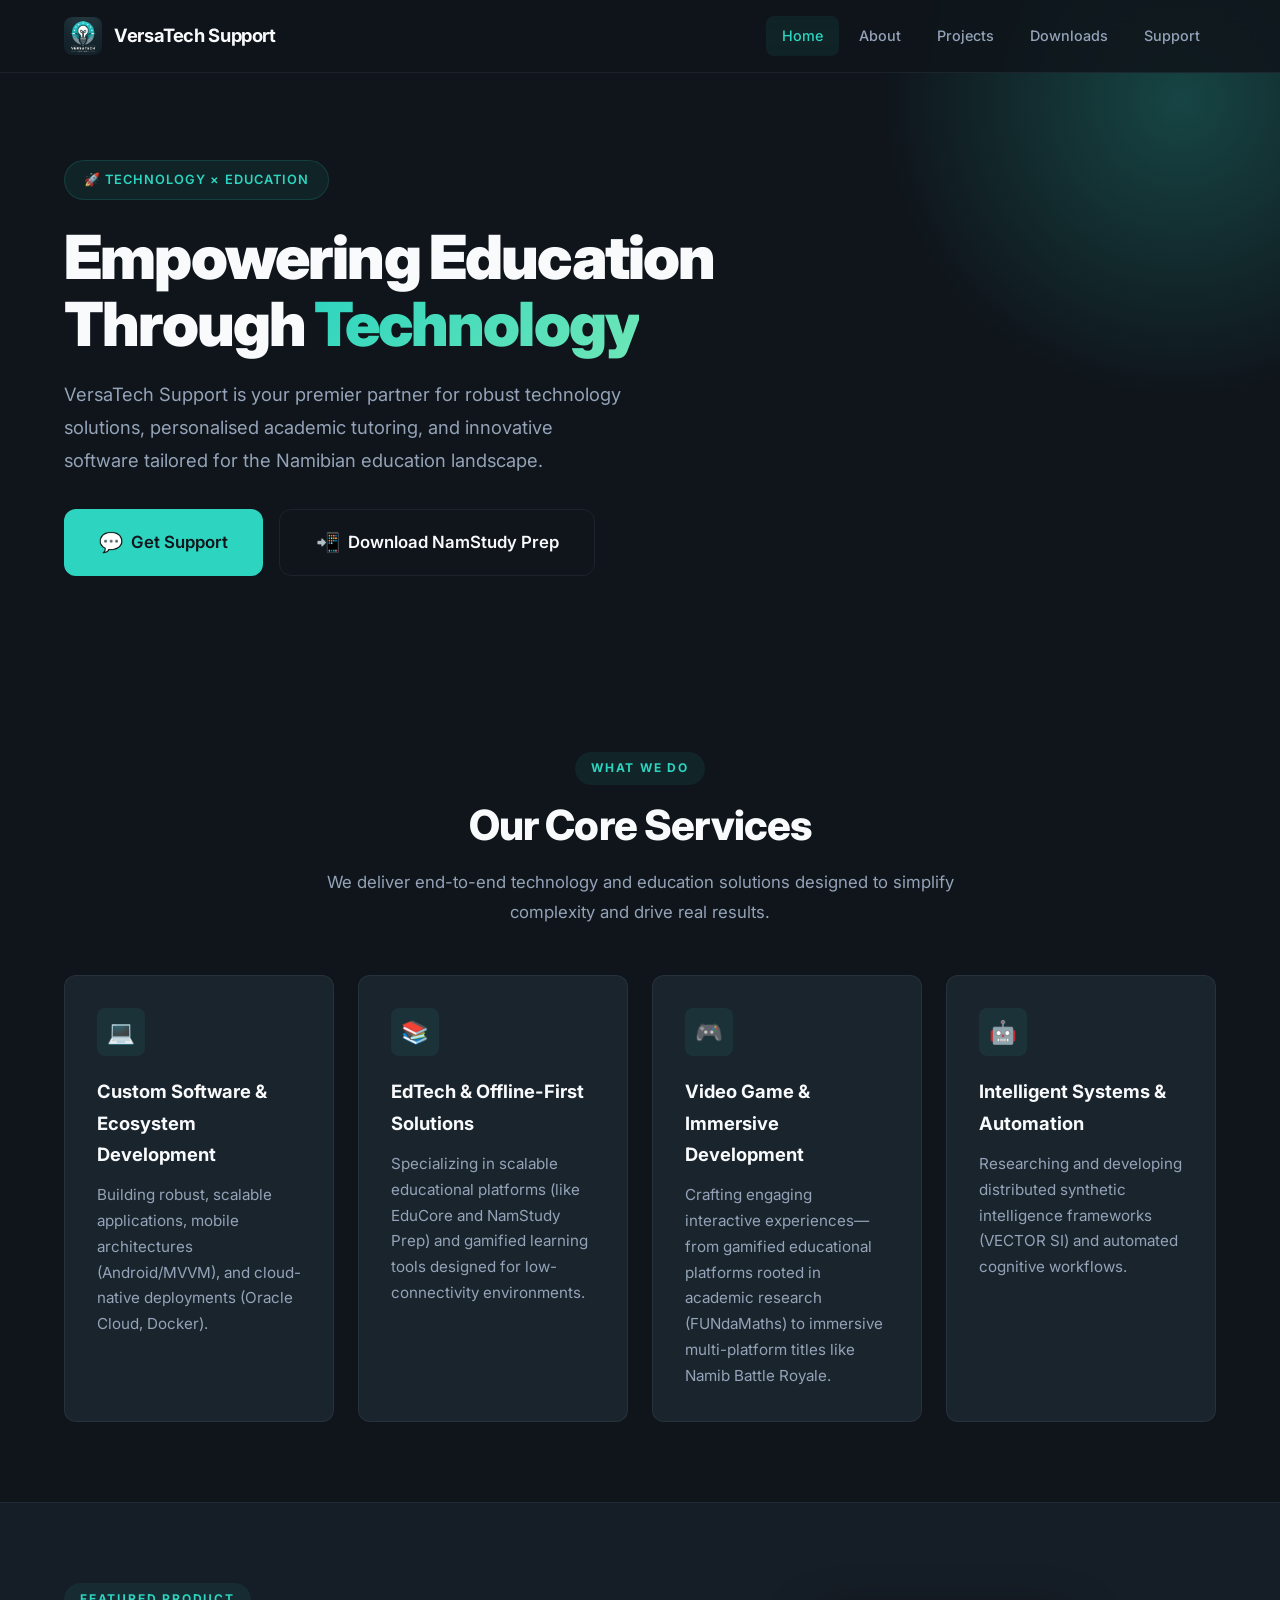
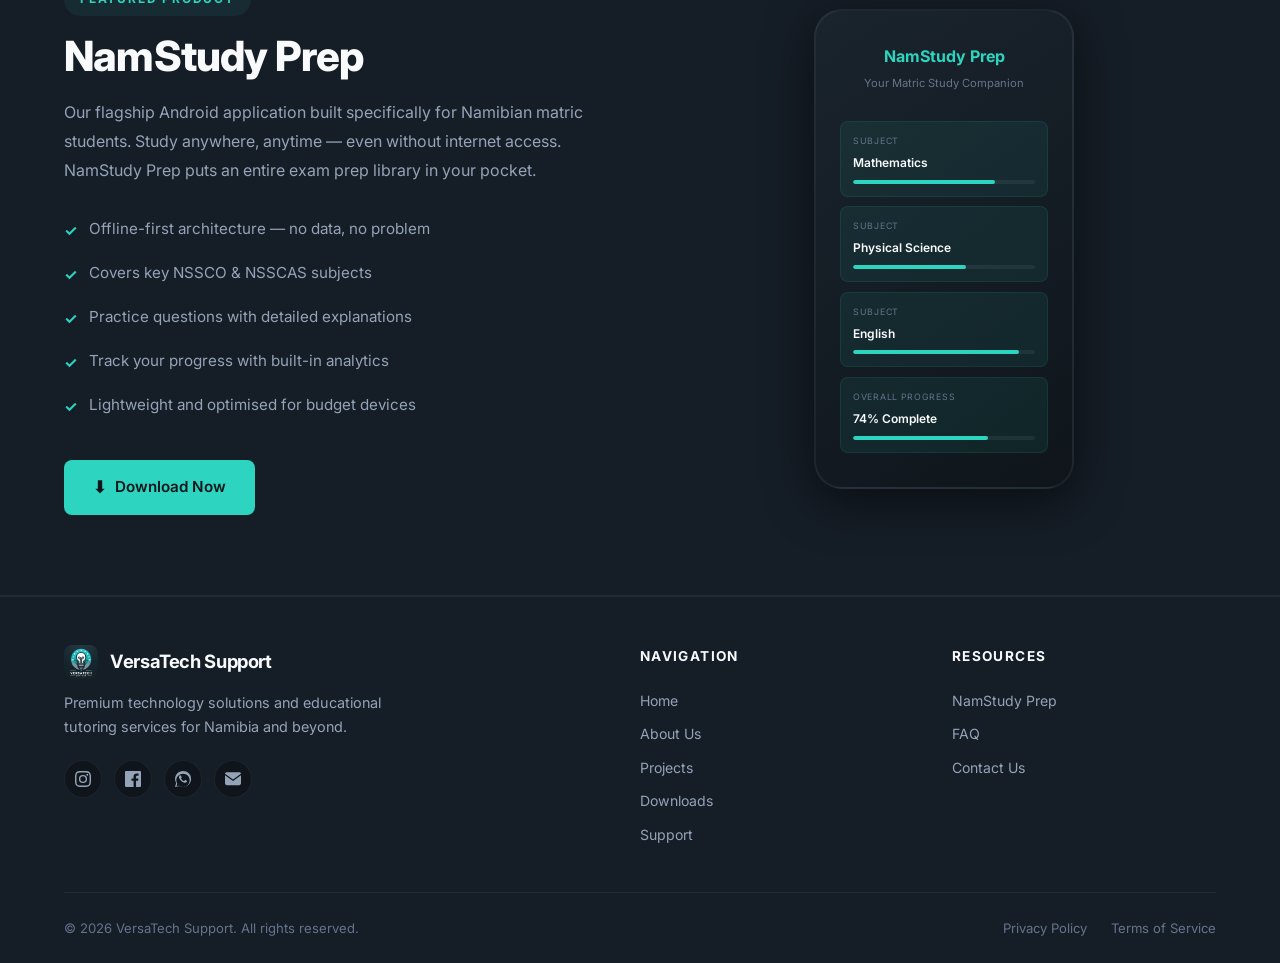
==== commit 2d95fc06: "feat: implement global CSS framework and update project descriptions with status refinements" ====
--- a/index.html
+++ b/index.html
@@ -64,21 +64,27 @@
       <div class="cards-grid">
         <!-- Service 1 -->
         <div class="card reveal">
-          <div class="card-icon">🛠️</div>
-          <h3>IT &amp; Technical Support</h3>
-          <p>From hardware troubleshooting to network configuration, our certified technicians resolve issues fast so you can stay productive.</p>
+          <div class="card-icon">💻</div>
+          <h3>Custom Software &amp; Ecosystem Development</h3>
+          <p>Building robust, scalable applications, mobile architectures (Android/MVVM), and cloud-native deployments (Oracle Cloud, Docker).</p>
         </div>
         <!-- Service 2 -->
         <div class="card reveal">
           <div class="card-icon">📚</div>
-          <h3>Academic Tutoring</h3>
-          <p>Personalised one-on-one and group tutoring sessions across Mathematics, Physical Science, and ICT — tailored for Namibian curricula.</p>
+          <h3>EdTech &amp; Offline-First Solutions</h3>
+          <p>Specializing in scalable educational platforms (like EduCore and NamStudy Prep) and gamified learning tools designed for low-connectivity environments.</p>
         </div>
         <!-- Service 3 -->
         <div class="card reveal">
-          <div class="card-icon">💻</div>
-          <h3>Custom Software Development</h3>
-          <p>We build bespoke web and mobile applications that solve real problems — from concept and design through deployment and support.</p>
+          <div class="card-icon">🎮</div>
+          <h3>Video Game &amp; Immersive Development</h3>
+          <p>Crafting engaging interactive experiences—from gamified educational platforms rooted in academic research (FUNdaMaths) to immersive multi-platform titles like Namib Battle Royale.</p>
+        </div>
+        <!-- Service 4 -->
+        <div class="card reveal">
+          <div class="card-icon">🤖</div>
+          <h3>Intelligent Systems &amp; Automation</h3>
+          <p>Researching and developing distributed synthetic intelligence frameworks (VECTOR SI) and automated cognitive workflows.</p>
         </div>
       </div>
     </div>
--- a/css/styles.css
+++ b/css/styles.css
@@ -371,7 +371,7 @@
 /* ---------- Cards Grid ---------- */
 .cards-grid {
   display: grid;
-  grid-template-columns: repeat(auto-fit, minmax(300px, 1fr));
+  grid-template-columns: repeat(auto-fit, minmax(260px, 1fr));
   gap: 1.5rem;
 }
 
@@ -1282,6 +1282,18 @@
   border: 1px solid var(--border);
 }
 
+.tag-research {
+  background: rgba(139, 92, 246, 0.1);
+  color: #a78bfa;
+  border: 1px solid rgba(139, 92, 246, 0.2);
+}
+
+.tag-integrating {
+  background: rgba(245, 158, 11, 0.1);
+  color: #fbbf24;
+  border: 1px solid rgba(245, 158, 11, 0.2);
+}
+
 .project-desc {
   font-size: 0.95rem;
   color: var(--text-secondary);
